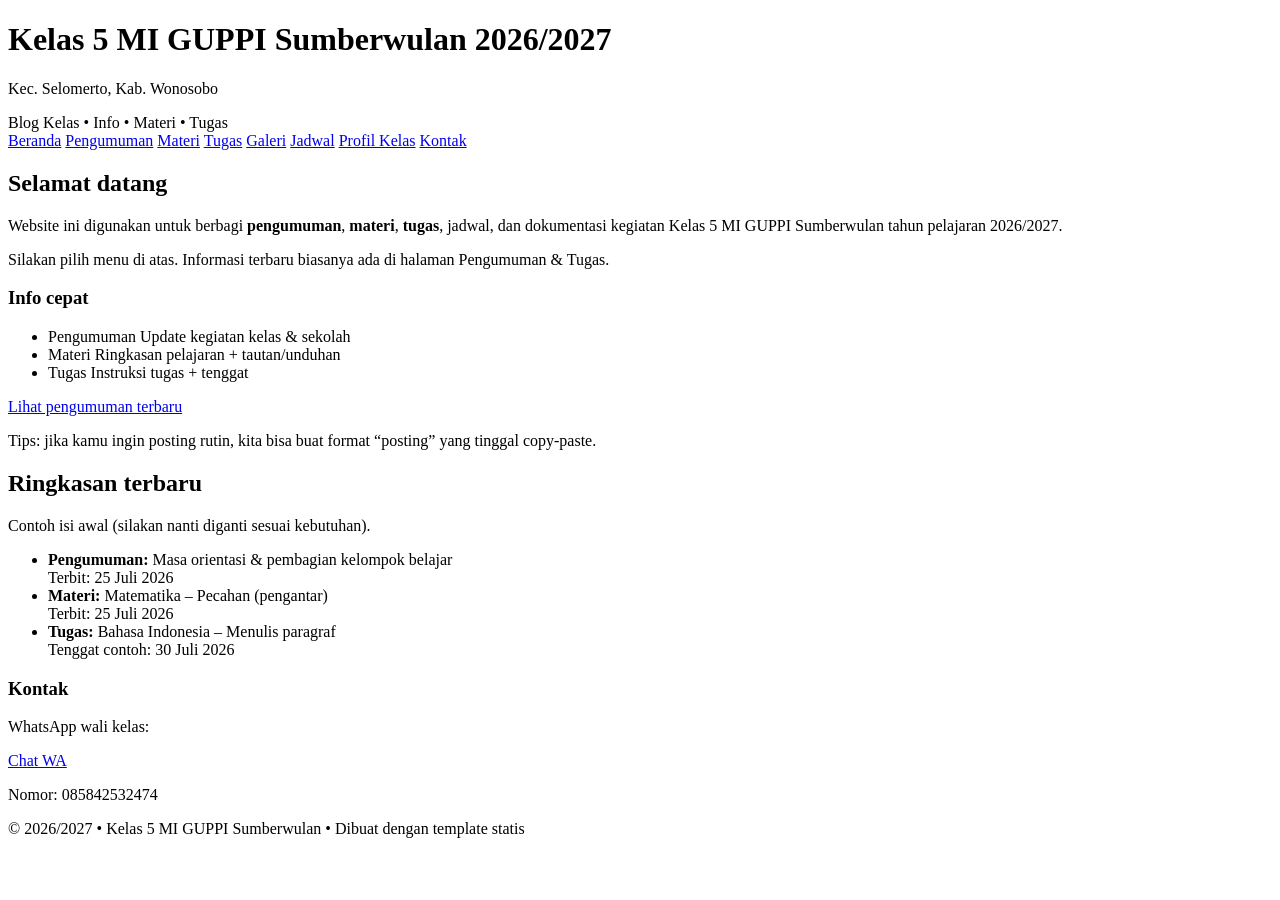
==== index.html @ aeb57d2c "Create index.html" ====
<!doctype html>
<html lang="id">
<head>
  <meta charset="utf-8" />
  <meta name="viewport" content="width=device-width, initial-scale=1" />
  <title>Kelas 5 MI GUPPI Sumberwulan 2026/2027</title>
  <link rel="stylesheet" href="assets/style.css" />
</head>
<body>
  <header class="header">
    <div class="container">
      <div class="brand">
        <div>
          <h1>Kelas 5 MI GUPPI Sumberwulan 2026/2027</h1>
          <p>Kec. Selomerto, Kab. Wonosobo</p>
        </div>
        <div class="badge">Blog Kelas • Info • Materi • Tugas</div>
      </div>

      <nav class="nav">
        <a class="active" href="index.html">Beranda</a>
        <a href="pengumuman.html">Pengumuman</a>
        <a href="materi.html">Materi</a>
        <a href="tugas.html">Tugas</a>
        <a href="galeri.html">Galeri</a>
        <a href="jadwal.html">Jadwal</a>
        <a href="profil.html">Profil Kelas</a>
        <a href="kontak.html">Kontak</a>
      </nav>
    </div>
  </header>

  <main class="main">
    <div class="container grid">
      <section class="card">
        <h2>Selamat datang</h2>
        <p>
          Website ini digunakan untuk berbagi <b>pengumuman</b>, <b>materi</b>, <b>tugas</b>, jadwal, dan dokumentasi kegiatan
          Kelas 5 MI GUPPI Sumberwulan tahun pelajaran 2026/2027.
        </p>
        <p class="meta">Silakan pilih menu di atas. Informasi terbaru biasanya ada di halaman Pengumuman & Tugas.</p>

        <h3>Info cepat</h3>
        <ul>
          <li><span class="tag">Pengumuman</span> Update kegiatan kelas & sekolah</li>
          <li><span class="tag">Materi</span> Ringkasan pelajaran + tautan/unduhan</li>
          <li><span class="tag">Tugas</span> Instruksi tugas + tenggat</li>
        </ul>

        <p>
          <a class="btn" href="pengumuman.html">Lihat pengumuman terbaru</a>
        </p>

        <p class="small">
          Tips: jika kamu ingin posting rutin, kita bisa buat format “posting” yang tinggal copy-paste.
        </p>
      </section>

      <aside class="card">
        <h2>Ringkasan terbaru</h2>
        <p class="meta">Contoh isi awal (silakan nanti diganti sesuai kebutuhan).</p>

        <ul class="list">
          <li>
            <b>Pengumuman:</b> Masa orientasi & pembagian kelompok belajar<br />
            <span class="meta">Terbit: 25 Juli 2026</span>
          </li>
          <li>
            <b>Materi:</b> Matematika – Pecahan (pengantar)<br />
            <span class="meta">Terbit: 25 Juli 2026</span>
          </li>
          <li>
            <b>Tugas:</b> Bahasa Indonesia – Menulis paragraf<br />
            <span class="meta">Tenggat contoh: 30 Juli 2026</span>
          </li>
        </ul>

        <h3>Kontak</h3>
        <p class="meta">WhatsApp wali kelas:</p>
        <p><a class="btn" href="https://wa.me/6285842532474" target="_blank" rel="noopener">Chat WA</a></p>
        <p class="small">Nomor: 085842532474</p>
      </aside>
    </div>
  </main>

  <footer class="footer">
    <div class="container">
      © 2026/2027 • Kelas 5 MI GUPPI Sumberwulan • Dibuat dengan template statis
    </div>
  </footer>
</body>
</html>
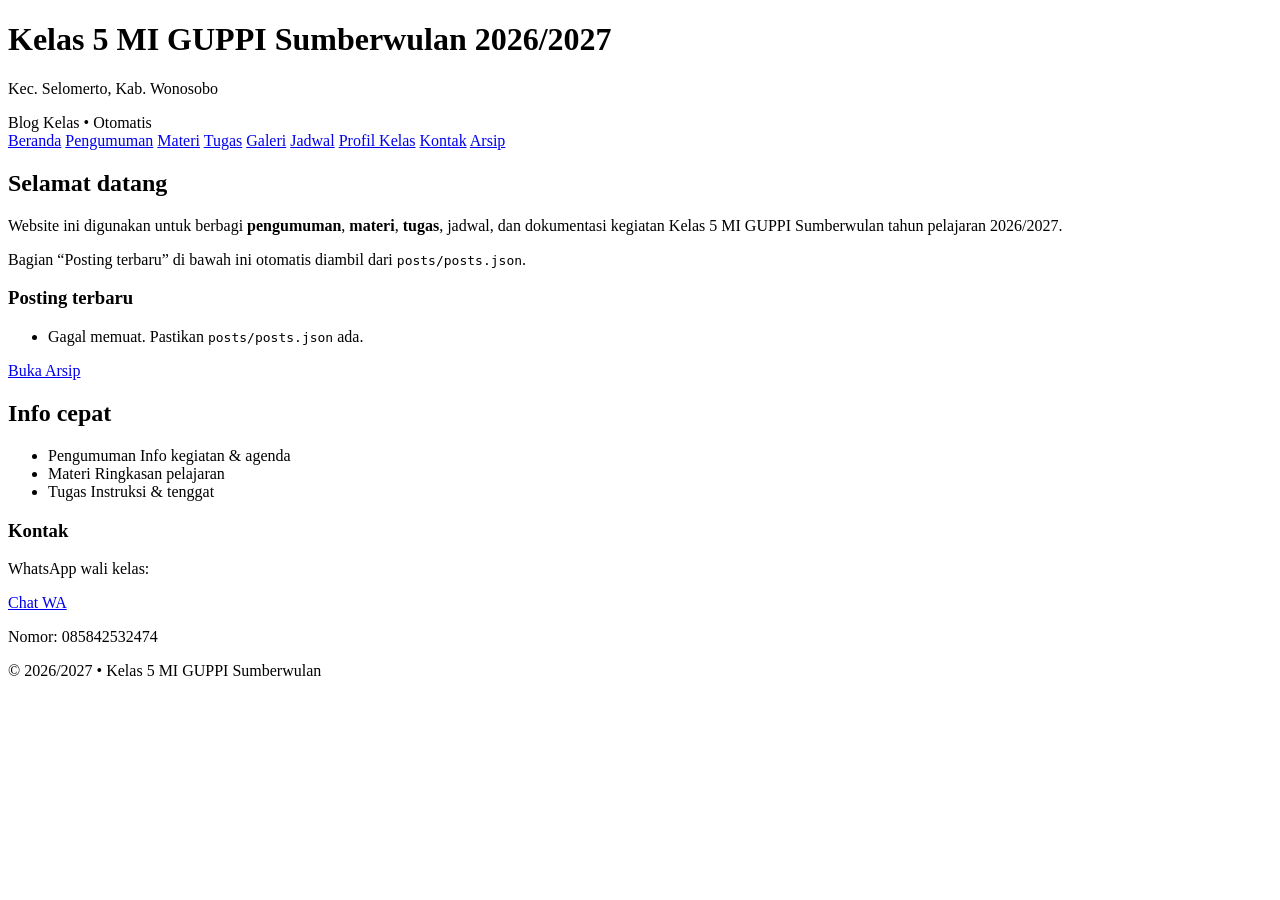
==== commit 98dc029e: "Create index.html" ====
--- a/index.html
+++ b/index.html
@@ -14,7 +14,7 @@
           <h1>Kelas 5 MI GUPPI Sumberwulan 2026/2027</h1>
           <p>Kec. Selomerto, Kab. Wonosobo</p>
         </div>
-        <div class="badge">Blog Kelas • Info • Materi • Tugas</div>
+        <div class="badge">Blog Kelas • Otomatis</div>
       </div>
 
       <nav class="nav">
@@ -26,6 +26,7 @@
         <a href="jadwal.html">Jadwal</a>
         <a href="profil.html">Profil Kelas</a>
         <a href="kontak.html">Kontak</a>
+        <a href="arsip.html">Arsip</a>
       </nav>
     </div>
   </header>
@@ -38,41 +39,26 @@
           Website ini digunakan untuk berbagi <b>pengumuman</b>, <b>materi</b>, <b>tugas</b>, jadwal, dan dokumentasi kegiatan
           Kelas 5 MI GUPPI Sumberwulan tahun pelajaran 2026/2027.
         </p>
-        <p class="meta">Silakan pilih menu di atas. Informasi terbaru biasanya ada di halaman Pengumuman & Tugas.</p>
+        <p class="meta">
+          Bagian “Posting terbaru” di bawah ini otomatis diambil dari <code>posts/posts.json</code>.
+        </p>
 
-        <h3>Info cepat</h3>
-        <ul>
-          <li><span class="tag">Pengumuman</span> Update kegiatan kelas & sekolah</li>
-          <li><span class="tag">Materi</span> Ringkasan pelajaran + tautan/unduhan</li>
-          <li><span class="tag">Tugas</span> Instruksi tugas + tenggat</li>
+        <h3>Posting terbaru</h3>
+        <ul id="latestList" class="list">
+          <li>Memuat posting terbaru...</li>
         </ul>
 
         <p>
-          <a class="btn" href="pengumuman.html">Lihat pengumuman terbaru</a>
-        </p>
-
-        <p class="small">
-          Tips: jika kamu ingin posting rutin, kita bisa buat format “posting” yang tinggal copy-paste.
+          <a class="btn" href="arsip.html">Buka Arsip</a>
         </p>
       </section>
 
       <aside class="card">
-        <h2>Ringkasan terbaru</h2>
-        <p class="meta">Contoh isi awal (silakan nanti diganti sesuai kebutuhan).</p>
-
-        <ul class="list">
-          <li>
-            <b>Pengumuman:</b> Masa orientasi & pembagian kelompok belajar<br />
-            <span class="meta">Terbit: 25 Juli 2026</span>
-          </li>
-          <li>
-            <b>Materi:</b> Matematika – Pecahan (pengantar)<br />
-            <span class="meta">Terbit: 25 Juli 2026</span>
-          </li>
-          <li>
-            <b>Tugas:</b> Bahasa Indonesia – Menulis paragraf<br />
-            <span class="meta">Tenggat contoh: 30 Juli 2026</span>
-          </li>
+        <h2>Info cepat</h2>
+        <ul>
+          <li><span class="tag">Pengumuman</span> Info kegiatan & agenda</li>
+          <li><span class="tag">Materi</span> Ringkasan pelajaran</li>
+          <li><span class="tag">Tugas</span> Instruksi & tenggat</li>
         </ul>
 
         <h3>Kontak</h3>
@@ -85,8 +71,50 @@
 
   <footer class="footer">
     <div class="container">
-      © 2026/2027 • Kelas 5 MI GUPPI Sumberwulan • Dibuat dengan template statis
+      © 2026/2027 • Kelas 5 MI GUPPI Sumberwulan
     </div>
   </footer>
+
+  <script>
+    const latestEl = document.getElementById("latestList");
+
+    function fmtDate(iso) {
+      const [y, m, d] = iso.split("-").map(Number);
+      const months = ["Jan","Feb","Mar","Apr","Mei","Jun","Jul","Agu","Sep","Okt","Nov","Des"];
+      return `${d} ${months[m-1]} ${y}`;
+    }
+
+    fetch("posts/posts.json")
+      .then(r => r.json())
+      .then(all => {
+        const posts = (Array.isArray(all) ? all : [])
+          // urutkan berdasarkan date terbaru
+          .sort((a,b) => (b.date || "").localeCompare(a.date || ""))
+          .slice(0, 5);
+
+        if (!posts.length) {
+          latestEl.innerHTML = "<li>Belum ada posting.</li>";
+          return;
+        }
+
+        latestEl.innerHTML = posts.map(p => {
+          const meta = (p.category === "Tugas" && p.due)
+            ? `Tugas • Tenggat: ${fmtDate(p.due)}`
+            : `${p.category} • ${fmtDate(p.date)}`;
+
+          return `
+            <li>
+              <span class="tag">${p.category}</span>
+              <b><a href="${p.url}">${p.title}</a></b><br />
+              <span class="meta">${meta}</span>
+              <p>${p.summary || ""}</p>
+            </li>
+          `;
+        }).join("");
+      })
+      .catch(() => {
+        latestEl.innerHTML = "<li>Gagal memuat. Pastikan <code>posts/posts.json</code> ada.</li>";
+      });
+  </script>
 </body>
 </html>
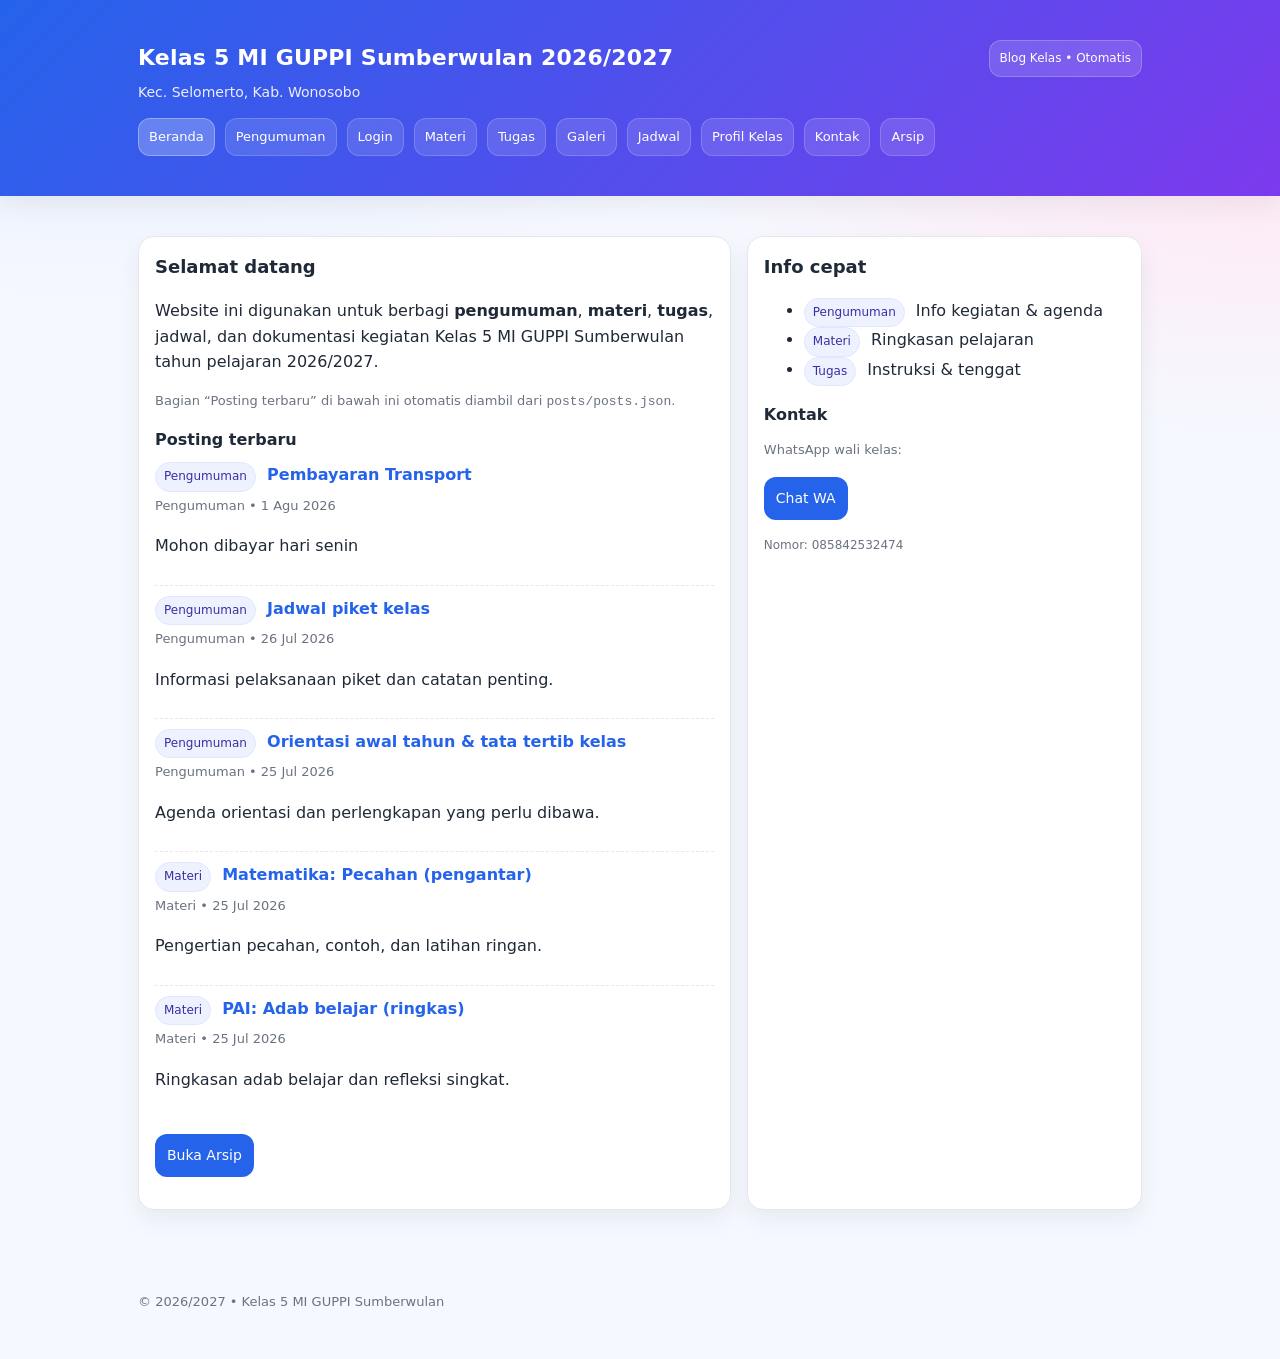
==== commit fe9d32b6: "Update index.html" ====
--- a/index.html
+++ b/index.html
@@ -20,6 +20,7 @@
       <nav class="nav">
         <a class="active" href="index.html">Beranda</a>
         <a href="pengumuman.html">Pengumuman</a>
+         <a href="pengumuman.html">Login</a>
         <a href="materi.html">Materi</a>
         <a href="tugas.html">Tugas</a>
         <a href="galeri.html">Galeri</a>
--- a/assets/style.css
+++ b/assets/style.css
@@ -0,0 +1,194 @@
+:root{
+  --bg: #f6f8ff;
+  --card: #ffffff;
+  --text: #1f2937;
+  --muted: #6b7280;
+  --primary: #2563eb;
+  --primary-2: #1d4ed8;
+  --border: #e5e7eb;
+  --shadow: 0 10px 25px rgba(0,0,0,.06);
+}
+
+*{ box-sizing: border-box; }
+html, body{ margin:0; padding:0; }
+body{
+  font-family: system-ui, -apple-system, Segoe UI, Roboto, Arial, sans-serif;
+  color: var(--text);
+  background: radial-gradient(1200px 500px at 10% 0%, #e0ecff 0%, rgba(224,236,255,0) 60%),
+              radial-gradient(1000px 500px at 100% 10%, #ffe7f3 0%, rgba(255,231,243,0) 60%),
+              var(--bg);
+  line-height: 1.6;
+}
+
+a{ color: var(--primary); text-decoration: none; }
+a:hover{ text-decoration: underline; }
+
+.container{
+  max-width: 1040px;
+  margin: 0 auto;
+  padding: 18px;
+}
+
+.header{
+  background: linear-gradient(135deg, var(--primary), #7c3aed);
+  color: #fff;
+  padding: 22px 0;
+  box-shadow: var(--shadow);
+}
+
+.brand{
+  display:flex;
+  align-items:flex-start;
+  justify-content:space-between;
+  gap: 16px;
+}
+.brand h1{
+  margin:0;
+  font-size: 22px;
+  letter-spacing:.2px;
+}
+.brand p{
+  margin:6px 0 0 0;
+  opacity:.9;
+  font-size: 14px;
+}
+
+.badge{
+  display:inline-block;
+  background: rgba(255,255,255,.14);
+  border: 1px solid rgba(255,255,255,.22);
+  padding: 8px 10px;
+  border-radius: 12px;
+  font-size: 12px;
+  white-space: nowrap;
+}
+
+.nav{
+  margin-top: 14px;
+  display:flex;
+  flex-wrap:wrap;
+  gap: 10px;
+}
+.nav a{
+  display:inline-block;
+  color: #fff;
+  background: rgba(255,255,255,.12);
+  border: 1px solid rgba(255,255,255,.18);
+  padding: 8px 10px;
+  border-radius: 12px;
+  font-size: 13px;
+}
+.nav a.active{
+  background: rgba(255,255,255,.24);
+  border-color: rgba(255,255,255,.3);
+}
+
+.main{
+  padding: 22px 0 28px;
+}
+
+.grid{
+  display:grid;
+  grid-template-columns: 1.2fr .8fr;
+  gap: 16px;
+}
+@media (max-width: 900px){
+  .grid{ grid-template-columns: 1fr; }
+}
+
+.card{
+  background: var(--card);
+  border: 1px solid var(--border);
+  border-radius: 16px;
+  padding: 16px;
+  box-shadow: var(--shadow);
+}
+
+.card h2{
+  margin: 0 0 10px 0;
+  font-size: 18px;
+}
+.card h3{
+  margin: 14px 0 8px 0;
+  font-size: 16px;
+}
+
+.meta{
+  color: var(--muted);
+  font-size: 13px;
+}
+
+.list{
+  margin: 10px 0 0 0;
+  padding: 0;
+  list-style: none;
+}
+.list li{
+  padding: 10px 0;
+  border-top: 1px dashed var(--border);
+}
+.list li:first-child{ border-top: 0; padding-top: 0; }
+
+.tag{
+  display:inline-block;
+  font-size: 12px;
+  padding: 4px 8px;
+  border-radius: 999px;
+  background: #eef2ff;
+  color: #3730a3;
+  border: 1px solid #e0e7ff;
+  margin-right: 6px;
+}
+
+.btn{
+  display:inline-block;
+  padding: 10px 12px;
+  border-radius: 12px;
+  background: var(--primary);
+  color: #fff;
+  border: 0;
+  font-size: 14px;
+}
+.btn:hover{ background: var(--primary-2); text-decoration:none; }
+
+.footer{
+  color: var(--muted);
+  padding: 18px 0 30px;
+  font-size: 13px;
+}
+.small{
+  font-size: 12px;
+  color: var(--muted);
+}
+.table{
+  width:100%;
+  border-collapse: collapse;
+  margin-top: 10px;
+}
+.table th, .table td{
+  border: 1px solid var(--border);
+  padding: 10px;
+  text-align: left;
+}
+.table th{
+  background: #f3f4f6;
+}
+.gallery{
+  display:grid;
+  grid-template-columns: repeat(3, 1fr);
+  gap: 10px;
+}
+@media (max-width: 700px){
+  .gallery{ grid-template-columns: repeat(2, 1fr); }
+}
+.ph{
+  border-radius: 14px;
+  border: 1px solid var(--border);
+  background: linear-gradient(135deg, #e0e7ff, #fff1f2);
+  aspect-ratio: 4/3;
+  display:flex;
+  align-items:center;
+  justify-content:center;
+  color: #374151;
+  font-size: 13px;
+}
